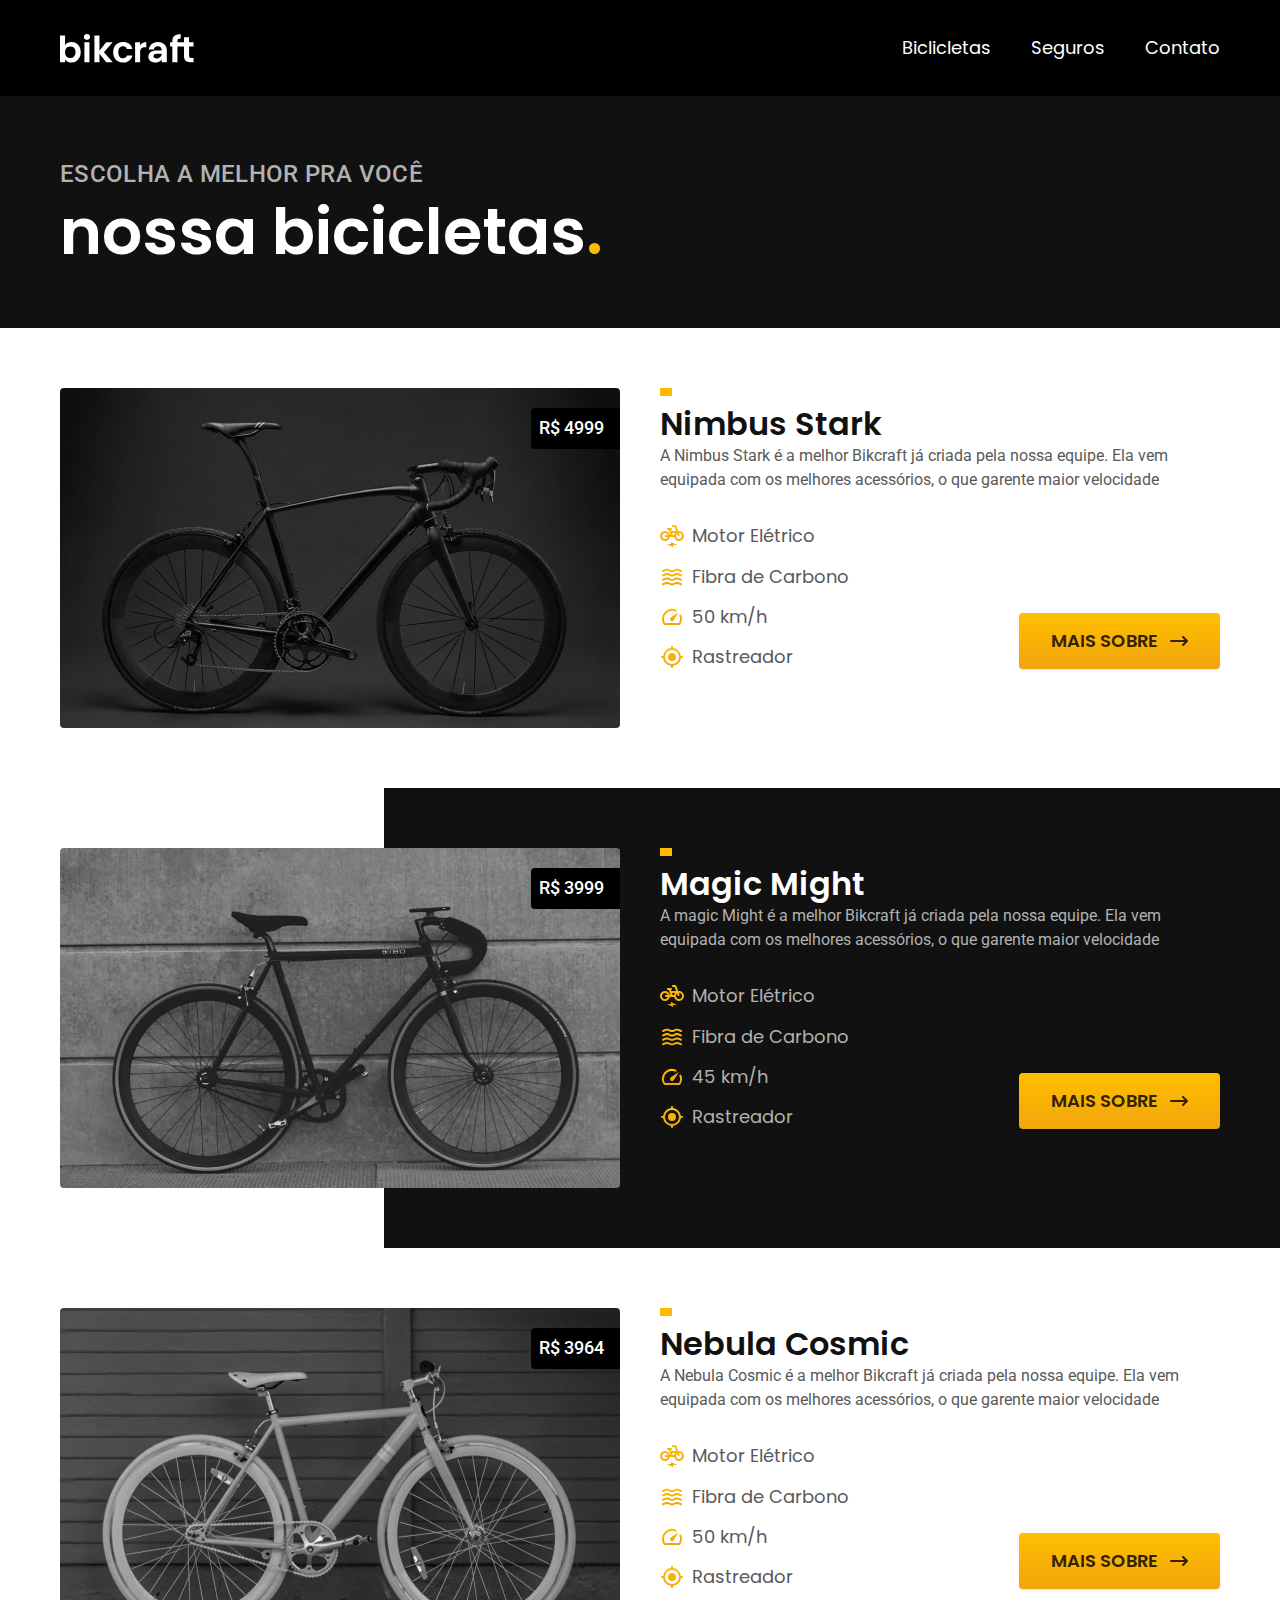
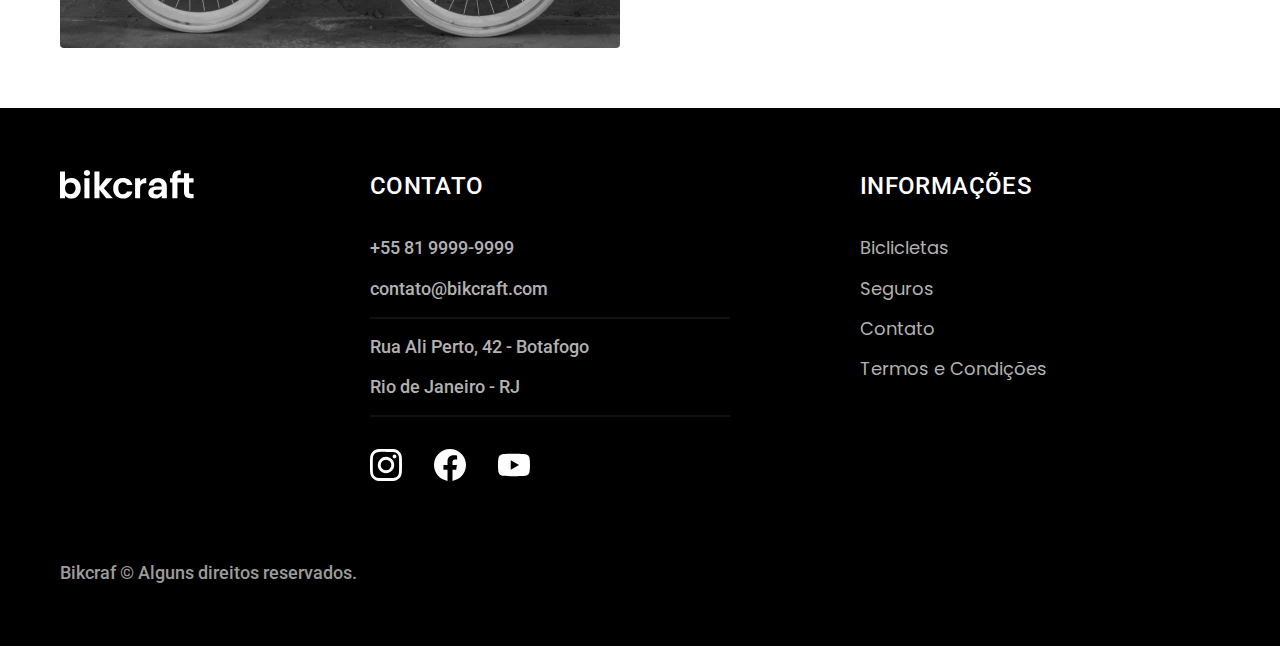
==== bicicletas.html @ 6ca6130e "finalização pag bicicletas" ====
<!DOCTYPE html>
<html lang="pt-br">
<head>
   
    <meta charset="UTF-8">
    <meta name="viewport" content="width=device-width, initial-scale=1.0">
    
    <title>Bicicletas | Bikcraft</title>
    <meta name="description" content="Termos e condições">

    <link rel="stylesheet" href="./css/style.css">
   
    <link rel="preconnect" href="https://fonts.googleapis.com">
    <link rel="preconnect" href="https://fonts.gstatic.com" crossorigin>
    <link href="https://fonts.googleapis.com/css2?family=Merriweather:ital,wght@1,900&family=Poppins:wght@400;600&family=Roboto:wght@400;500&display=swap" rel="stylesheet">

</head>
<body id="biciletas">

   <header class="header-bg">

    <div class=" container header">
    
    <a href="./">
        <img src="./img/bikcraft.svg" alt="Bikcraft">
    </a>  

    <nav aria-label="primaria">

    <ul class="header-menu font-1-m cor-0">
    <li><a href="./biclicletas.html">Biclicletas</a></li>
    <li><a href="./seguros.html">Seguros</a></li>
    <li><a href="./contato.html">Contato</a></li>
    </ul>
    </nav>
    </div>
    </header> 


<main>

<div class="titulo-bg">
<div class="titulo container">
    <p class="font-2-l-b cor-5">Escolha a melhor pra você</p>
    <h1 class="font-1-xxl cor-0">nossa bicicletas<span class="cor-p1">.</span></h1>
</div> 
</div>

<div class="bicicletas-bg">
  <div class="bicicletas container">
    <div class="bicicletas-imagem">
      <img src="./img/bicicletas/nimbus.jpg" alt="bicicleta preta">
      <span class="font-2-m cor-0">R$ 4999</span>
    </div>

    <div class="bicicletas-conteudo">
      <h2 class="font-1-xl"> Nimbus Stark</h2>
      <p class="font-2-s cor-8">A Nimbus Stark é a melhor Bikcraft já criada pela nossa equipe. Ela vem equipada com os melhores acessórios, o que garente maior velocidade</p>

      <ul class="font-1-m cor-8">

        <li><img src="./img/icones/eletrica.svg" alt="">
        Motor Elétrico</li>

        <li><img src="./img/icones/carbono.svg" alt="">
        Fibra de Carbono</li>

        <li><img src="./img/icones/velocidade.svg" alt="">
        50 km/h</li>

        <li><img src="./img/icones/rastreador.svg" alt="">
        Rastreador</li>

      </ul>
      <a class="botao seta" href="./bicicletas/nimbus.html">Mais Sobre</a>
    </div>
  </div>
</div>

<div class="bicicletas-bg">
  <div class="bicicletas container">
    <div class="bicicletas-imagem">
      <img src="./img/bicicletas/magic.jpg" alt="bicicleta preta">
      <span class="font-2-m cor-0">R$ 3999</span>
    </div>

    <div class="bicicletas-conteudo">
      <h2 class="font-1-xl cor-0">Magic Might</h2>
      <p class="font-2-s cor-5">A magic Might é a melhor Bikcraft já criada pela nossa equipe. Ela vem equipada com os melhores acessórios, o que garente maior velocidade</p>
      
      <ul class="font-1-m cor-5">

        <li><img src="./img/icones/eletrica.svg" alt="">
        Motor Elétrico</li>

        <li><img src="./img/icones/carbono.svg" alt="">
        Fibra de Carbono</li>

        <li><img src="./img/icones/velocidade.svg" alt="">
        45 km/h</li>

        <li><img src="./img/icones/rastreador.svg" alt="">
        Rastreador</li>

      </ul>
      <a class="botao seta" href="./bicicletas/magic.html">Mais Sobre</a>
    </div>
  </div>
</div>

<div class="bicicletas-bg">
  <div class="bicicletas container">
    <div class="bicicletas-imagem">
      <img src="./img/bicicletas/nebula.jpg" alt="bicicleta preta">
      <span class="font-2-m cor-0">R$ 3964</span>
    </div>

    <div class="bicicletas-conteudo">
      <h2 class="font-1-xl"> Nebula Cosmic</h2>
      <p class="font-2-s cor-8">A Nebula Cosmic é a melhor Bikcraft já criada pela nossa equipe. Ela vem equipada com os melhores acessórios, o que garente maior velocidade</p>
      
      <ul class="font-1-m cor-8">

        <li><img src="./img/icones/eletrica.svg" alt="">
        Motor Elétrico</li>

        <li><img src="./img/icones/carbono.svg" alt="">
        Fibra de Carbono</li>

        <li><img src="./img/icones/velocidade.svg" alt="">
        50 km/h</li>

        <li><img src="./img/icones/rastreador.svg" alt="">
        Rastreador</li>

      </ul>
      <a class="botao seta" href="./bicicletas/nebula.html">Mais Sobre</a>
    </div>
  </div>
</div>

</main>

    <footer class="footer-bg">
        <div class="footer container">
          <img src="./img/bikcraft.svg" alt="Bikcraft">
          <div class="footer-contato">
            <h3 class="font-2-l-b cor-0">Contato</h3>
            <ul class=" font-2-m cor-5">
              <li><a href="">+55 81 9999-9999</a></li>
              <li><a href="mailto:contato@bikcraft.com">contato@bikcraft.com</a></li>
              <li>Rua Ali Perto, 42 - Botafogo</li>
              <li>Rio de Janeiro - RJ</li>
            </ul>
  
            <div class="footer-redes">
  
              <a href="./">
                <img src="./img/redes/instagram.svg" alt="Instagram">
              </a>
  
              <a href="./">
                <img src="./img/redes/facebook.svg" alt="Facebook">
              </a>
  
              <a href="./">
                <img src="./img/redes/youtube.svg" alt="Youtube">
              </a>
            </div>
          </div>
  
            <div class="footer-informacoes">
              <h3 class="font-2-l-b cor-0">Informações</h3>
              <nav>
                <ul class="font-1-m cor-5">
                  <li><a href="./biclicletas.html">Biclicletas</a></li>
                  <li><a href="./seguros.html">Seguros</a></li>
                  <li><a href="./contato.html">Contato</a></li>
                  <li><a href="./termos.html">Termos e Condições</a></li>
  
                </ul>
              </nav>
            </div>
  
            <p class="footer-copy font-2-m cor-6">Bikcraf © Alguns direitos reservados.</p>
        </div>
        </footer>
  
  
      </body>
  
  </html>
---- css/style.css ----
@import "../css/global/global.css";
@import url("../css/utilidades/tipografia.css");
@import url("../css/utilidades/cores.css");

@import "../css/global/header.css";
@import url("../css/global/footer.css");

/*home*/
@import "../css/home/introducao.css";
@import "../css/home/tecnologia.css";
@import "../css/home/parceiros.css";
@import "../css/home/depoimentos.css";

/*utilidades*/
@import "../css/utilidades/componentes.css";

/* Bicicletas */
@import "./bicicletas/bicicletas-lista.css";
@import "./bicicletas/bicicletas.css";

/* Seguros */
@import "./seguros/seguros.css";

/*termos*/

@import "./termos/termos.css";
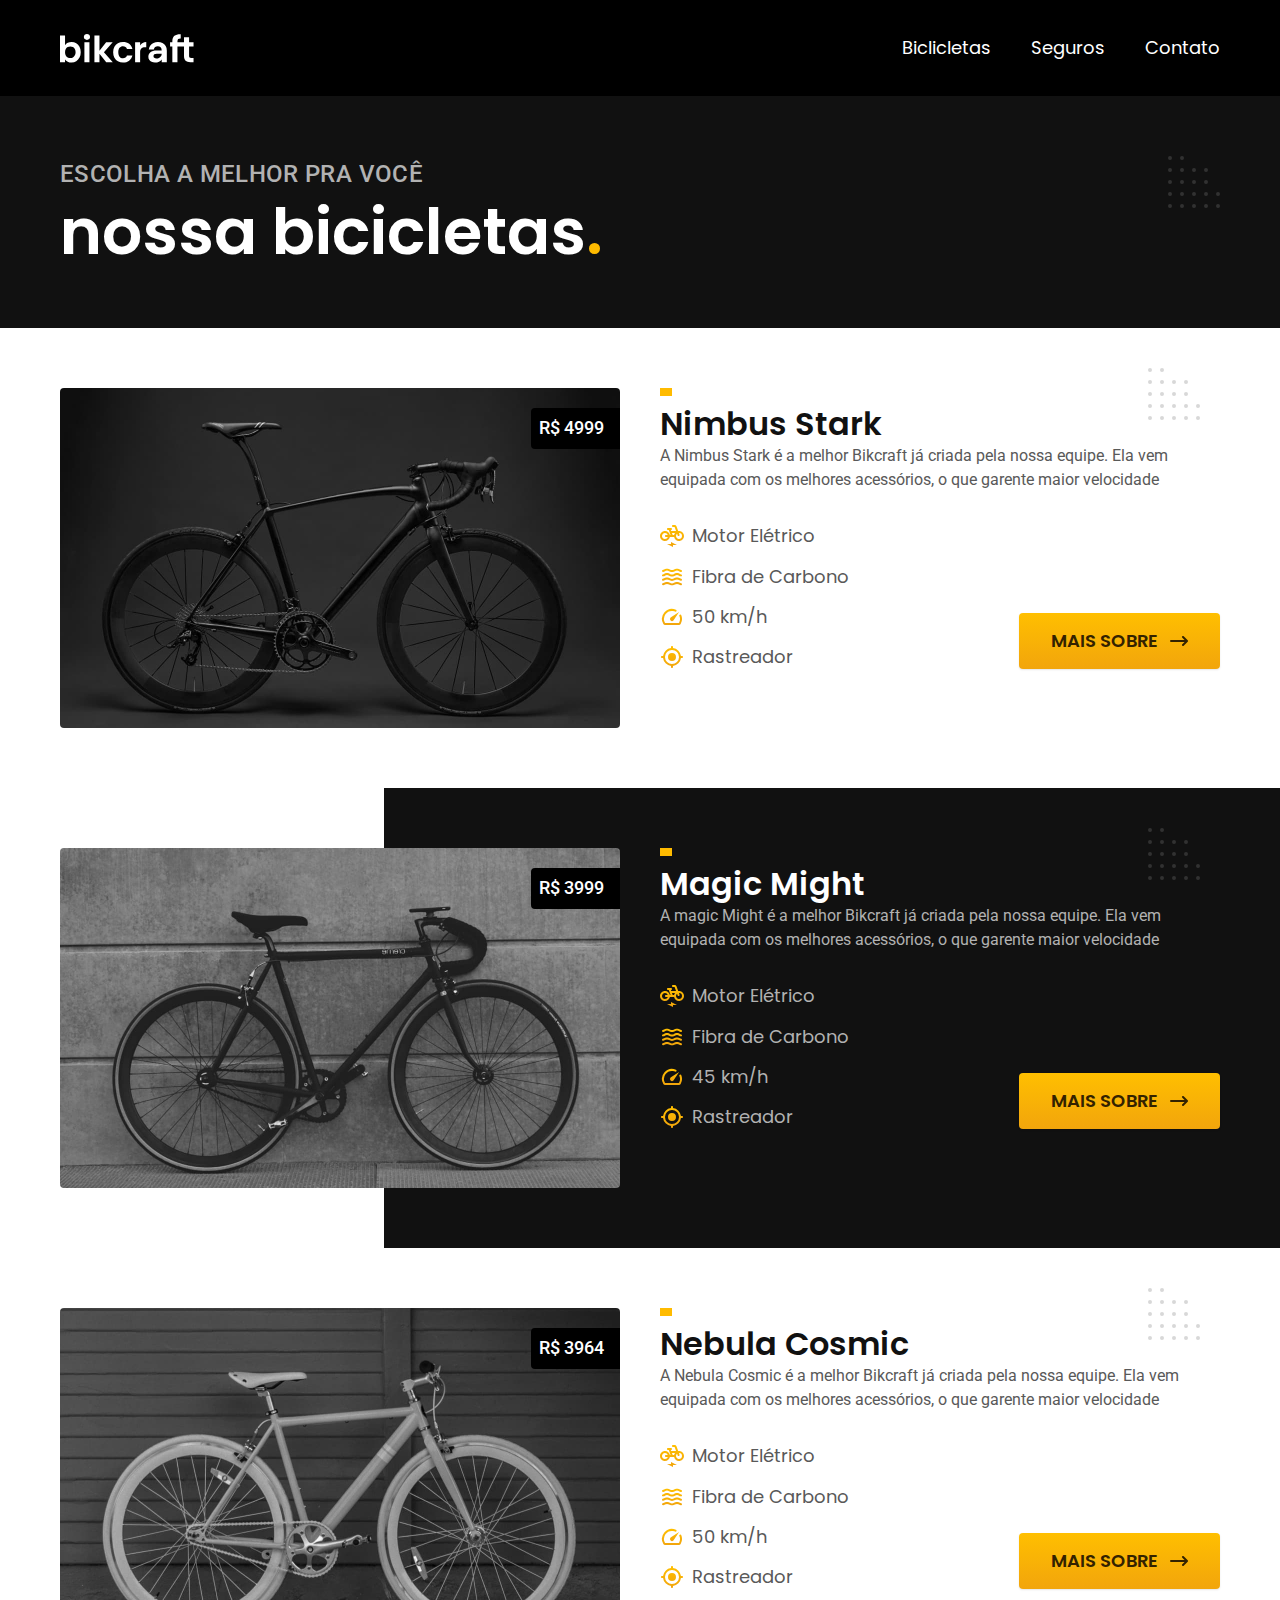
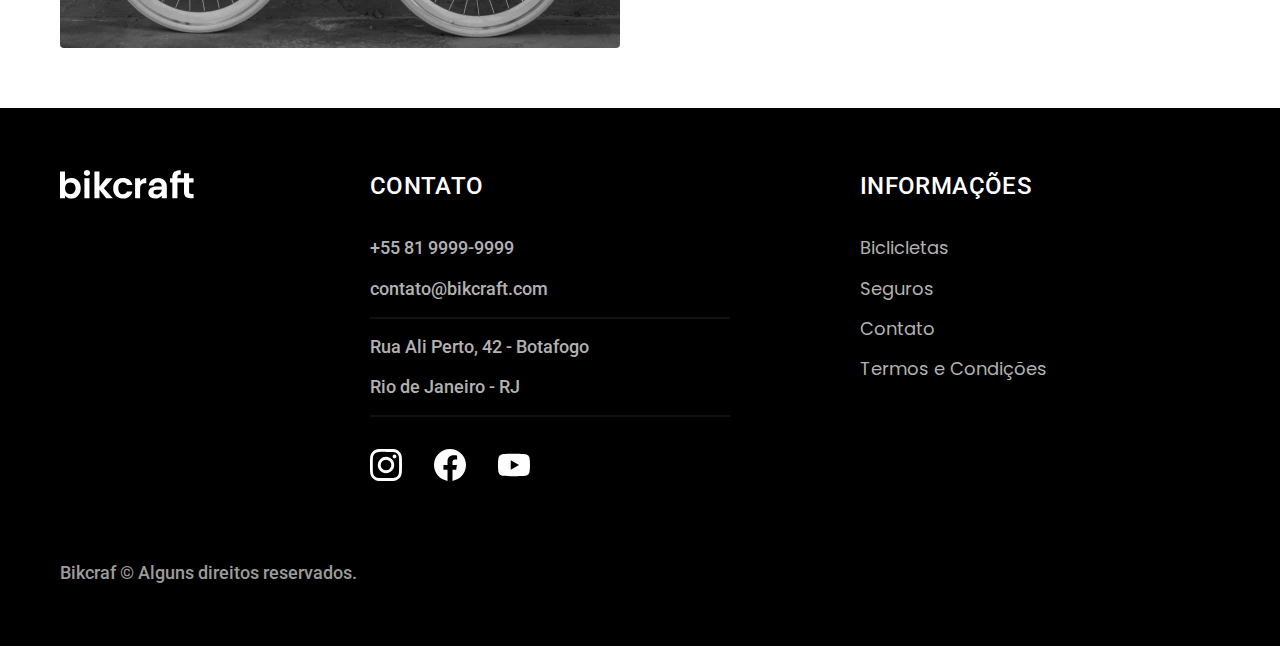
==== commit 76229c8f: "otimizações" ====
--- a/bicicletas.html
+++ b/bicicletas.html
@@ -8,6 +8,7 @@
     <title>Bicicletas | Bikcraft</title>
     <meta name="description" content="Termos e condições">
 
+   <link re="preload" href="./css/style.css" as="style">
     <link rel="stylesheet" href="./css/style.css">
    
     <link rel="preconnect" href="https://fonts.googleapis.com">
--- a/css/style.css
+++ b/css/style.css
@@ -1,26 +1,48 @@
+
 @import "../css/global/global.css";
 @import url("../css/utilidades/tipografia.css");
 @import url("../css/utilidades/cores.css");
-
 @import "../css/global/header.css";
 @import url("../css/global/footer.css");
 
 /*home*/
+
 @import "../css/home/introducao.css";
 @import "../css/home/tecnologia.css";
 @import "../css/home/parceiros.css";
 @import "../css/home/depoimentos.css";
 
 /*utilidades*/
+
 @import "../css/utilidades/componentes.css";
+@import "../css/utilidades/formulario.css";
+
 
 /* Bicicletas */
+
 @import "./bicicletas/bicicletas-lista.css";
 @import "./bicicletas/bicicletas.css";
 
+/* Bicicleta */
+
+@import "../css/bicicleta/bicicleta.css";
+@import "../css/bicicleta/seguros.css";
+
 /* Seguros */
+
 @import "./seguros/seguros.css";
+@import "../css/seguros/vantagens.css";
+@import "../css/seguros/perguntas.css";
+
+
+/*contato*/
+
+@import "../css/contato/contato.css";
+@import "../css/contato/lojas.css";
 
 /*termos*/
 
 @import "./termos/termos.css";
+
+/*orçamento*/
+@import "../css/orcamento/orcamento.css"
--- a/css/style.css
+++ b/css/style.css
@@ -1,26 +1,48 @@
+
 @import "../css/global/global.css";
 @import url("../css/utilidades/tipografia.css");
 @import url("../css/utilidades/cores.css");
-
 @import "../css/global/header.css";
 @import url("../css/global/footer.css");
 
 /*home*/
+
 @import "../css/home/introducao.css";
 @import "../css/home/tecnologia.css";
 @import "../css/home/parceiros.css";
 @import "../css/home/depoimentos.css";
 
 /*utilidades*/
+
 @import "../css/utilidades/componentes.css";
+@import "../css/utilidades/formulario.css";
+
 
 /* Bicicletas */
+
 @import "./bicicletas/bicicletas-lista.css";
 @import "./bicicletas/bicicletas.css";
 
+/* Bicicleta */
+
+@import "../css/bicicleta/bicicleta.css";
+@import "../css/bicicleta/seguros.css";
+
 /* Seguros */
+
 @import "./seguros/seguros.css";
+@import "../css/seguros/vantagens.css";
+@import "../css/seguros/perguntas.css";
+
+
+/*contato*/
+
+@import "../css/contato/contato.css";
+@import "../css/contato/lojas.css";
 
 /*termos*/
 
 @import "./termos/termos.css";
+
+/*orçamento*/
+@import "../css/orcamento/orcamento.css"
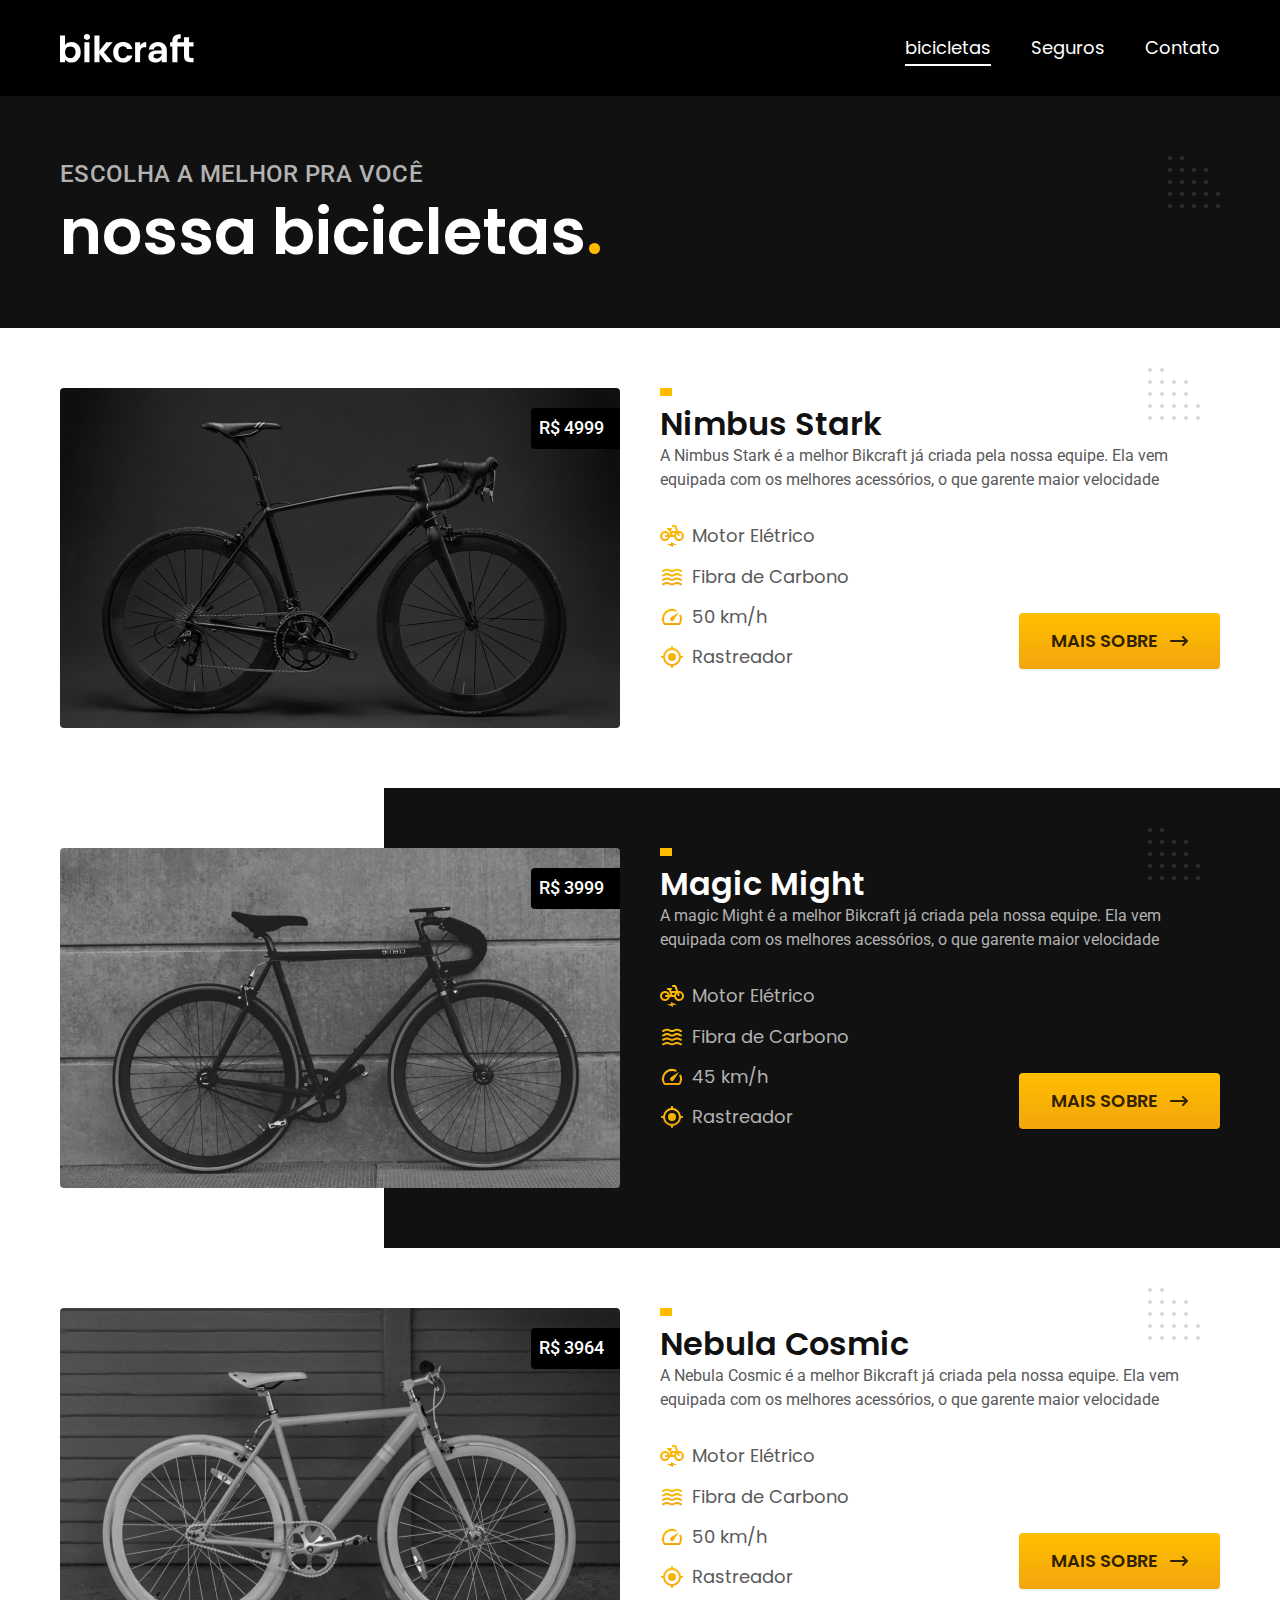
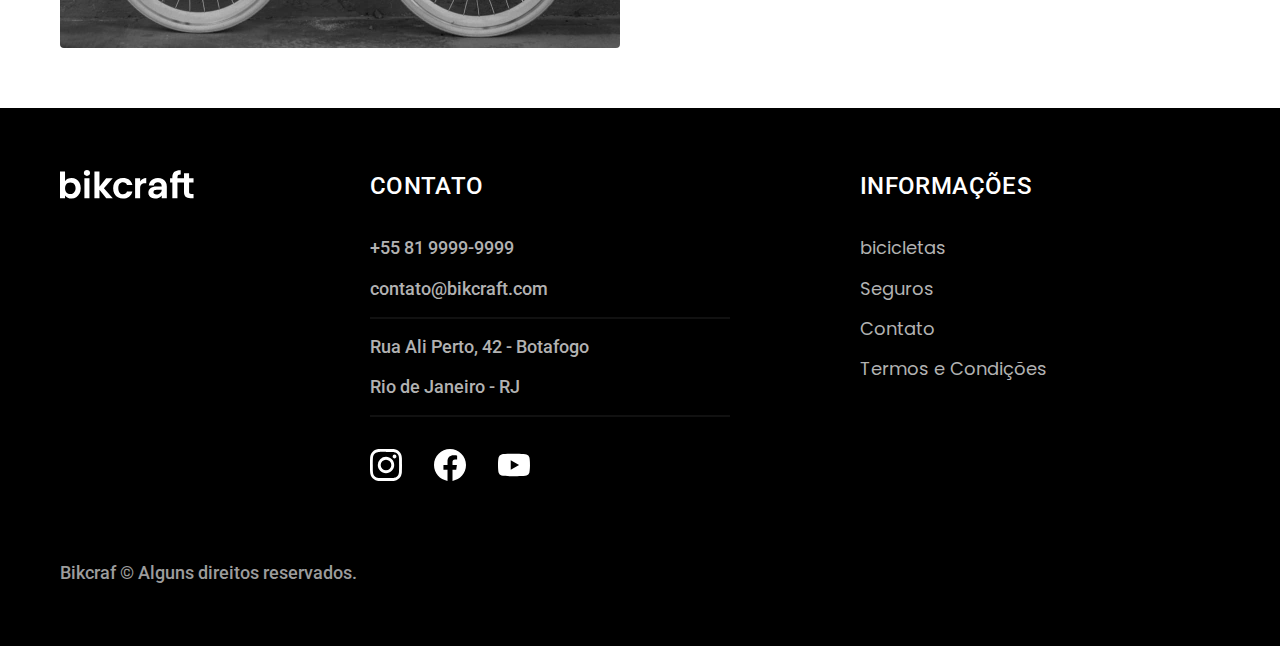
==== commit 78fb6511: "add java script part 1" ====
--- a/bicicletas.html
+++ b/bicicletas.html
@@ -29,7 +29,7 @@
     <nav aria-label="primaria">
 
     <ul class="header-menu font-1-m cor-0">
-    <li><a href="./biclicletas.html">Biclicletas</a></li>
+    <li><a href="./bicicletas.html">bicicletas</a></li>
     <li><a href="./seguros.html">Seguros</a></li>
     <li><a href="./contato.html">Contato</a></li>
     </ul>
@@ -174,7 +174,7 @@
               <h3 class="font-2-l-b cor-0">Informações</h3>
               <nav>
                 <ul class="font-1-m cor-5">
-                  <li><a href="./biclicletas.html">Biclicletas</a></li>
+                  <li><a href="./bicicletas.html">bicicletas</a></li>
                   <li><a href="./seguros.html">Seguros</a></li>
                   <li><a href="./contato.html">Contato</a></li>
                   <li><a href="./termos.html">Termos e Condições</a></li>
@@ -188,6 +188,8 @@
         </footer>
   
   
-      </body>
+      <script src="./js/script.js"></script>
+
+    </body>
   
   </html>